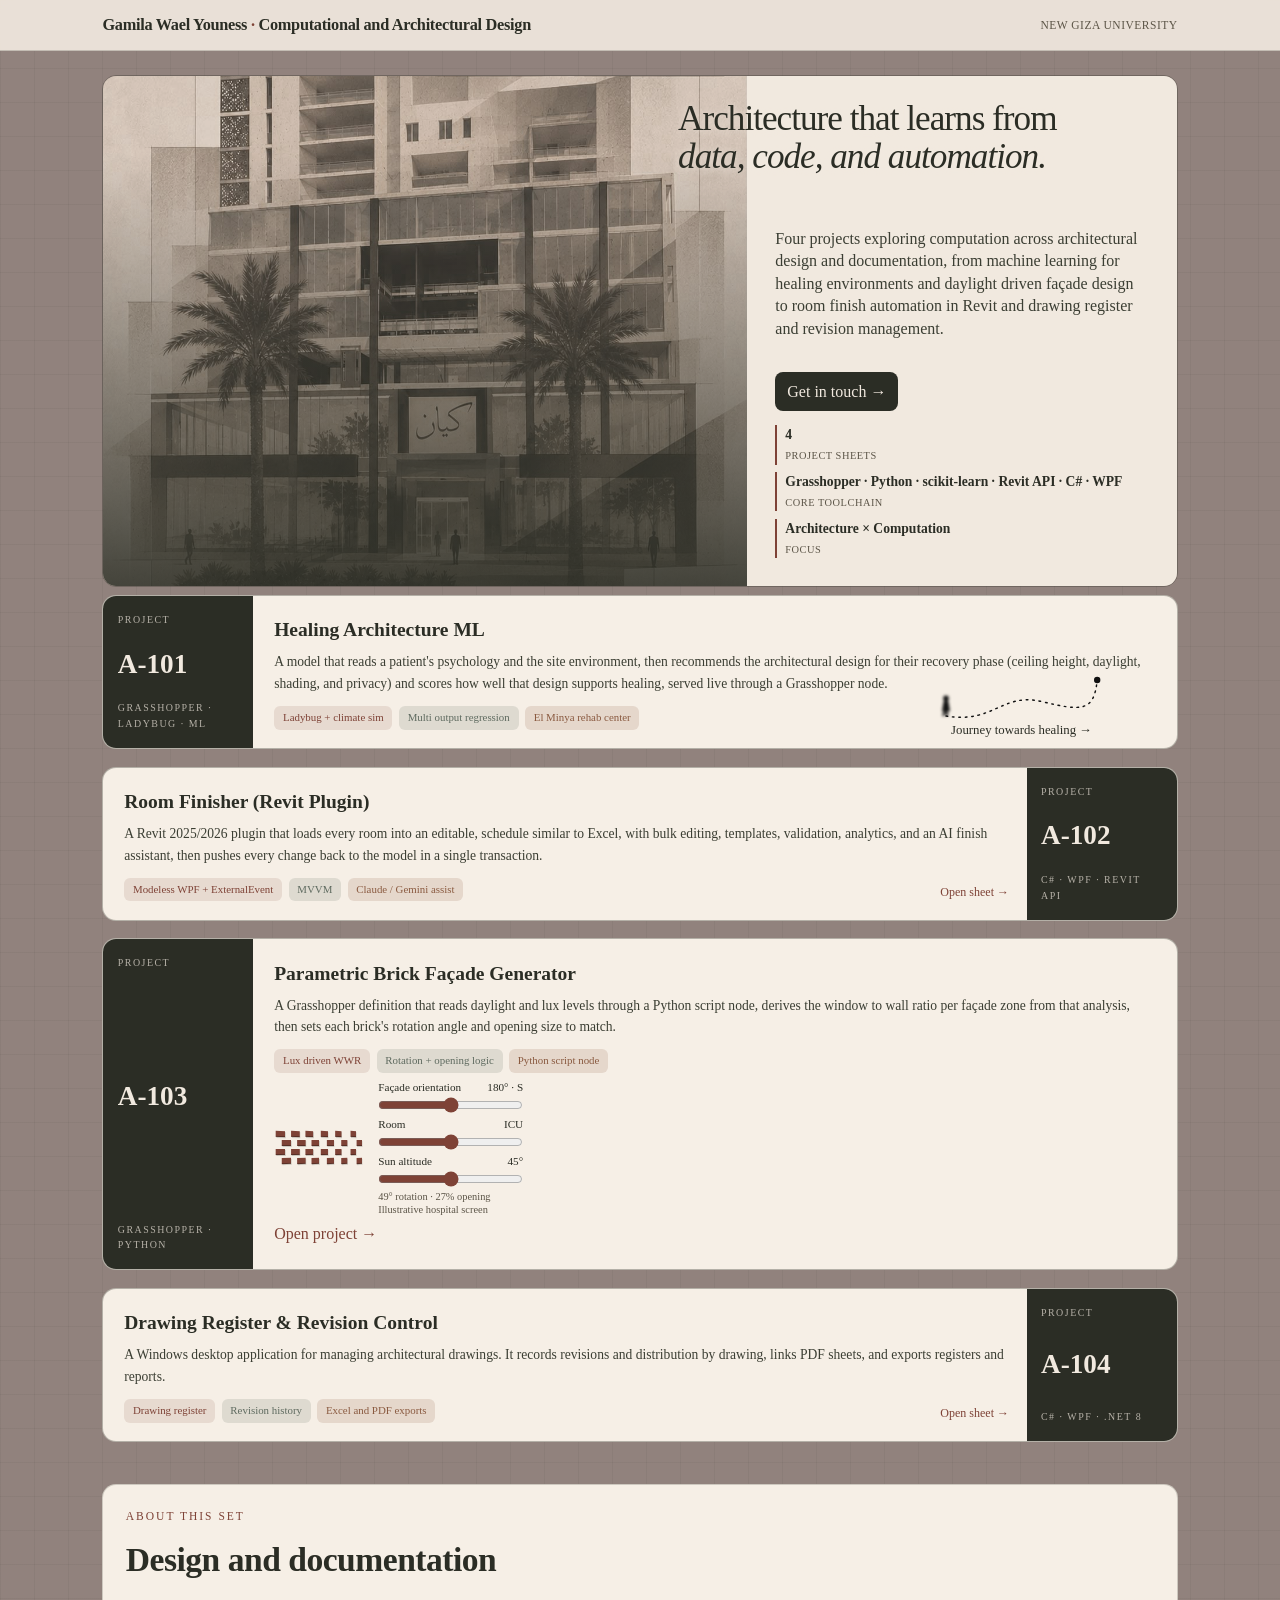
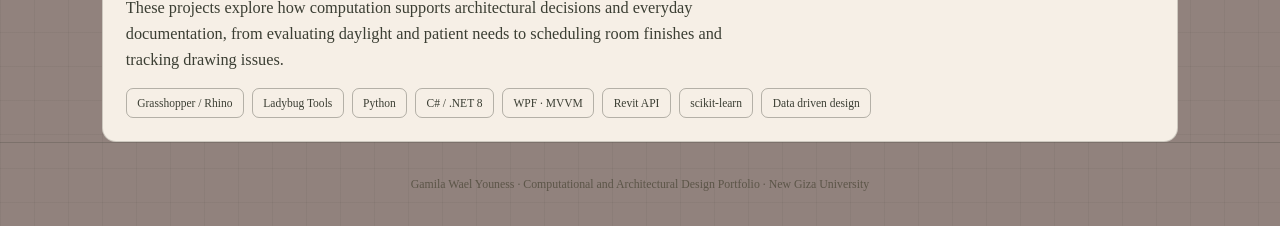
==== index.html @ 679399b3 "Compact brick controls and use staggered solid masonry" ====
<!DOCTYPE html>
<html lang="en">
<head>
<meta charset="UTF-8">
<meta name="viewport" content="width=device-width, initial-scale=1.0">
<title>Gamila Wael Youness | Computational and Architectural Design Portfolio</title>
<link rel="stylesheet" href="assets/style.css">
<style>
/* ---- hero ---- */
.hero{position:relative;display:grid;grid-template-columns:minmax(0,60fr) minmax(0,40fr);min-height:32rem;margin:1.5rem 0 .5rem;border:1px solid var(--line2);border-radius:var(--r);overflow:hidden}
.hero-photo{position:relative;display:flex;align-items:flex-end;isolation:isolate;background:var(--bg2);padding:clamp(1rem,2.4vw,1.75rem)}
.hero-photo-art{position:absolute;inset:0;overflow:hidden;opacity:.9;container-type:size}
.hero-photo-frame{position:absolute;inset:0}
.hero-photo-frame img{position:absolute;inset:0;width:100%;height:100%;object-fit:cover;object-position:center 55%}
.hero-photo::after{content:"";position:absolute;inset:0;z-index:0;background:linear-gradient(to top,var(--ink),transparent 85%);opacity:.85;pointer-events:none}
.hero-photo h1{position:absolute;top:1.5rem;left:calc(100% + 7.5rem);transform:translateX(-50%);z-index:2;width:max-content;max-width:90%;margin:0;color:var(--ink);font-size:clamp(1.54rem,2.75vw,2.31rem);font-weight:500;line-height:1.08;text-shadow:0 1px 8px var(--paper)}
.hero-photo h1 span,.hero-photo h1 em{display:block}
.hero-intro{display:flex;flex-direction:column;align-items:flex-start;justify-content:flex-start;background:var(--paper);padding:8rem clamp(1rem,2.4vw,1.75rem) clamp(1rem,2.4vw,1.75rem)}
.hero-intro .sub{margin:1.5rem 0 2rem;font-size:1rem;line-height:1.4}
.hero-cta{display:inline-block;margin-top:auto;padding:.4rem .75rem;border-radius:var(--rs);background:var(--ink);color:var(--paper)}
.hero-cta:hover{background:var(--sage)}
.hero-stats{display:grid;gap:.45rem;margin-top:.9rem;width:100%;line-height:1.25}
.hero-stat{display:grid;gap:.3rem;border-left:2px solid var(--rust);padding:.15rem 0 .15rem .5rem}
.hero-stat b{display:block;font-family:var(--display);font-size:.85rem}
.hero-stat span{font-family:var(--mono);font-size:.65rem;color:var(--mut);text-transform:uppercase;letter-spacing:.5px}
#projects{scroll-margin-top:6rem}
@media(max-width:760px){
  .hero{grid-template-columns:1fr;min-height:0}
  .hero-photo{min-height:20rem;aspect-ratio:4/5}
  .hero-photo-frame img{object-position:center}
  .hero-photo h1{top:auto;bottom:1.5rem;left:1.25rem;transform:none;width:calc(100% - 2.5rem);max-width:none;font-size:clamp(1.3rem,5.6vw,2rem);color:var(--paper);text-shadow:0 1px 8px var(--ink)}
  .hero-intro{padding:1.5rem}
  .hero-intro .sub{margin:0 0 1.5rem;line-height:1.55}
  .hero-cta{margin-top:0;min-height:44px;display:inline-flex;align-items:center}
  .hero-stat b{line-height:1.5;overflow-wrap:anywhere}
}

/* ---- sheet index ---- */
.sheets{display:flex;flex-direction:column;gap:1.1rem}
.sheet{display:grid;grid-template-columns:150px 1fr;border:1px solid var(--line2);border-radius:var(--r);background:var(--card);overflow:hidden;transition:transform .18s ease,box-shadow .18s ease;position:relative}
.sheet:hover{transform:translateY(-3px);box-shadow:0 14px 28px rgba(43,45,37,.14)}
.sheet a.hitbox{position:absolute;inset:0}
.sheet:nth-child(even){grid-template-columns:1fr 150px}
.sheet:nth-child(even) .sheet-num{grid-column:2;grid-row:1}
.sheet:nth-child(even) .sheet-body{grid-column:1;grid-row:1}
.sheet:nth-child(even) .sheet-arrow{right:calc(150px + 1.1rem)}
@media(max-width:700px){.sheet{grid-template-columns:1fr}}
@media(max-width:700px){
  .sheet:nth-child(even){grid-template-columns:1fr}
  .sheet:nth-child(even) .sheet-num,.sheet:nth-child(even) .sheet-body{grid-column:auto;grid-row:auto}
  .sheet:nth-child(even) .sheet-arrow{right:1.1rem}
}
.sheet-num{background:var(--ink);color:var(--paper);display:flex;flex-direction:column;justify-content:space-between;padding:1rem .9rem}
.sheet-num b{font-family:var(--display);font-size:1.7rem;line-height:1}
.sheet-num span{font-family:var(--mono);font-size:.62rem;letter-spacing:1.5px;text-transform:uppercase;opacity:.7}
.sheet-body{padding:1.15rem 1.3rem}
.sheet-body h3{font-size:1.22rem;margin-bottom:.35rem}
.sheet-body p{font-size:.85rem;margin-bottom:.7rem}
.sheet-tags{display:flex;gap:.4rem;flex-wrap:wrap}
.sheet-arrow{position:absolute;right:1.1rem;bottom:1.1rem;font-family:var(--mono);font-size:.75rem;color:var(--rust)}

/* ---- about strip ---- */
.about{margin-top:2.6rem}
.about .eyebrow::before{display:none}
.skillrow{display:flex;flex-wrap:wrap;gap:.5rem;margin-top:.9rem}
.skillrow span{font-family:var(--mono);font-size:.72rem;border:1px solid var(--line2);padding:.32rem .65rem;border-radius:7px;color:var(--ink2)}
@media(max-width:700px){
  .sheet-num{display:grid;grid-template-columns:auto 1fr;align-items:center;gap:.5rem 1rem}
  .sheet-num span:last-child{grid-column:1/-1}
  .sheet-body{min-width:0;padding:1.1rem 1.1rem 3rem}
  .sheet-body p{font-size:.95rem;line-height:1.55}
  .sheet-tags{padding-right:0}
  .about{margin-top:1.5rem}
}
.sheet:first-child .sheet-body{position:relative}
.sheet:first-child{cursor:pointer}
.journey-start{position:absolute;right:2.5rem;bottom:.5rem;width:230px;height:68px;padding:0;border:0!important;border-radius:0;box-shadow:none!important;background:none!important;cursor:pointer;color:#111;appearance:none}
.journey-start:focus-visible{outline:2px solid var(--rust);outline-offset:3px}
.journey-scene,.journey-scene.running{background:transparent}
.inline-person{filter:blur(1.8px)}
.journey-start svg{display:block;width:100%;height:48px;overflow:visible}
.journey-label{display:block;font-family:var(--body);font-size:.8rem;line-height:20px;color:var(--ink)}
.brick-demo{display:grid;grid-template-columns:92px minmax(0,145px);gap:.75rem;align-items:center;margin:.4rem 0 0;max-width:250px}
.brick-preview{display:grid;grid-template-columns:repeat(6,minmax(0,1fr));gap:3px 2px;perspective:350px;padding:3px 7px 3px 0;overflow:hidden}
.brick-preview i{display:block;height:6px;background:var(--rust);border:0;box-shadow:inset 0 -1px rgba(0,0,0,.3),1px 1px rgba(43,45,37,.2);transition:transform .25s;transform-origin:center}
.brick-preview i:nth-child(12n+7),.brick-preview i:nth-child(12n+8),.brick-preview i:nth-child(12n+9),.brick-preview i:nth-child(12n+10),.brick-preview i:nth-child(12n+11),.brick-preview i:nth-child(12n+12){position:relative;left:6px}
.brick-controls label{display:flex;justify-content:space-between;gap:.4rem;font-size:.7rem}
.brick-controls input{display:block;width:100%;height:16px;margin:0 0 3px;accent-color:var(--rust)}
.brick-summary{font-size:.65rem!important;line-height:1.25;margin:.15rem 0 0!important;color:var(--mut)}
.brick-open{display:inline-block;margin-top:.3rem;min-height:30px;position:relative}
@media(max-width:700px){.brick-demo{grid-template-columns:92px minmax(0,145px);width:100%}.brick-preview{width:100%}.brick-controls input{height:24px}}
@media(max-width:700px){.sheet:first-child .sheet-body{padding-bottom:6rem}.journey-start{width:min(230px,calc(100% - 2rem));right:1rem}}
</style>
</head>
<body class="gridbg">

<nav class="top"><div class="nav-in">
  <div class="mark">Gamila Wael Youness <span>·</span> Computational and Architectural Design</div>
  <div class="crumbs">New Giza University</div>
</div></nav>

<div class="wrap">

<section class="hero">
  <div class="hero-photo">
    <div class="hero-photo-art">
      <div class="hero-photo-frame">
        <img src="assets/hero-building-collage.jpeg" alt="Architectural collage of the building with layered geometric planes and two palms">
      </div>
    </div>
    <h1><span>Architecture that learns from</span><em>data, code, and automation.</em></h1>
  </div>
  <div class="hero-intro">
    <p class="sub">Four projects exploring computation across architectural design and documentation,
      from machine learning for healing environments and daylight driven façade design to room
      finish automation in Revit and drawing register and revision management.</p>
    <a class="hero-cta" href="contact.html">Get in touch →</a>
    <div class="hero-stats">
      <div class="hero-stat"><b>4</b><span>Project sheets</span></div>
      <div class="hero-stat"><b>Grasshopper · Python · scikit-learn · Revit API · C# · WPF</b><span>Core toolchain</span></div>
      <div class="hero-stat"><b>Architecture × Computation</b><span>Focus</span></div>
    </div>
  </div>
</section>

<section class="sheets" id="projects">

  <div class="sheet">
    <div class="sheet-num"><span>Project</span><b>A-101</b><span>Grasshopper · Ladybug · ML</span></div>
    <div class="sheet-body">
      <h3>Healing Architecture ML</h3>
      <p>A model that reads a patient's psychology and the site environment, then recommends the
        architectural design for their recovery phase (ceiling height, daylight, shading, and privacy)
        and scores how well that design supports healing, served live through a Grasshopper node.</p>
      <div class="sheet-tags"><span class="chip">Ladybug + climate sim</span><span class="chip b">Multi output regression</span><span class="chip o">El Minya rehab center</span></div>
      <button class="journey-start" type="button" aria-label="Press the person to follow the path and open Healing Architecture ML"><div class="journey-scene"><svg viewBox="0 15 220 60" preserveAspectRatio="xMidYMid meet" aria-hidden="true">
<path id="healing-road" d="M15 70C75 80 85 40 135 52S200 65 204 25" stroke="#111" stroke-width="1.8" stroke-dasharray="2 6" fill="none" stroke-linecap="round"/>
<g class="inline-person" fill="#111" transform="translate(15 70)"><circle cy="-22" r="3.5"/><path d="M-3-18Q0-20 3-18L5-6H2L3 0H0L-1-6-2 0H-5L-3-6H-5Z"/></g>
<circle cx="204" cy="25" r="4" fill="#111"/>
</svg></div><span class="journey-label">Journey towards healing →</span></button>
    </div>
  </div>

  <div class="sheet">
    <a class="hitbox" href="projects/roomfinisher/index.html" aria-label="Open Room Finisher"></a>
    <div class="sheet-num"><span>Project</span><b>A-102</b><span>C# · WPF · Revit API</span></div>
    <div class="sheet-body">
      <h3>Room Finisher (Revit Plugin)</h3>
      <p>A Revit 2025/2026 plugin that loads every room into an editable,
        schedule similar to Excel, with bulk editing, templates, validation, analytics, and an AI finish
        assistant, then pushes every change back to the model in a single transaction.</p>
      <div class="sheet-tags"><span class="chip">Modeless WPF + ExternalEvent</span><span class="chip b">MVVM</span><span class="chip o">Claude / Gemini assist</span></div>
    </div>
    <div class="sheet-arrow">Open sheet →</div>
  </div>

  <div class="sheet">
    <div class="sheet-num"><span>Project</span><b>A-103</b><span>Grasshopper · Python</span></div>
    <div class="sheet-body">
      <h3>Parametric Brick Façade Generator</h3>
      <p>A Grasshopper definition that reads daylight and lux levels through a Python script node,
        derives the window to wall ratio per façade zone from that analysis, then sets each brick's
        rotation angle and opening size to match.</p>
      <div class="sheet-tags"><span class="chip">Lux driven WWR</span><span class="chip b">Rotation + opening logic</span><span class="chip o">Python script node</span></div>
      <div class="brick-demo">
        <div class="brick-preview" role="img" aria-label="Interactive brick screen showing rotation and opening size"></div>
        <div class="brick-controls">
          <label for="brick-orientation">Façade orientation <output id="brick-bearing">180° · S</output></label>
          <input id="brick-orientation" type="range" min="0" max="360" step="15" value="180">
          <label for="brick-function">Room <output id="brick-room">ICU</output></label>
          <input id="brick-function" type="range" min="0" max="2" step="1" value="1" aria-valuetext="ICU">
          <label for="brick-sun">Sun altitude <output id="brick-altitude">45°</output></label>
          <input id="brick-sun" type="range" min="5" max="85" step="5" value="45">
          <p class="brick-summary"><span id="brick-result"></span><br>Illustrative hospital screen</p>
        </div>
      </div>
      <a class="brick-open" href="projects/brick/index.html">Open project →</a>
    </div>
  </div>

  <div class="sheet">
    <a class="hitbox" href="projects/drawingregister/index.html" aria-label="Open Drawing Register and Revision Control"></a>
    <div class="sheet-num"><span>Project</span><b>A-104</b><span>C# · WPF · .NET 8</span></div>
    <div class="sheet-body">
      <h3>Drawing Register &amp; Revision Control</h3>
      <p>A Windows desktop application for managing architectural drawings. It records revisions and
        distribution by drawing, links PDF sheets, and exports registers and reports.</p>
      <div class="sheet-tags"><span class="chip">Drawing register</span><span class="chip b">Revision history</span><span class="chip o">Excel and PDF exports</span></div>
    </div>
    <div class="sheet-arrow">Open sheet →</div>
  </div>

</section>

<section class="about card">
  <div class="eyebrow">About this set</div>
  <h2 style="margin-top:.5rem">Design and documentation</h2>
  <p class="sub" style="margin-bottom:0">These projects explore how computation supports architectural
    decisions and everyday documentation, from evaluating daylight and patient needs to scheduling
    room finishes and tracking drawing issues.</p>
  <div class="skillrow">
    <span>Grasshopper / Rhino</span><span>Ladybug Tools</span><span>Python</span><span>C# / .NET 8</span>
    <span>WPF · MVVM</span><span>Revit API</span><span>scikit-learn</span><span>Data driven design</span>
  </div>
</section>

</div>

<footer class="site">Gamila Wael Youness · Computational and Architectural Design Portfolio · New Giza University</footer>

<script>
const brickPreview = document.querySelector('.brick-preview');
const bearingControl = document.querySelector('#brick-orientation');
const functionControl = document.querySelector('#brick-function');
const sunControl = document.querySelector('#brick-sun');
const roomUses = [
  { name: 'Operating theatre', openness: .18, shading: 1 },
  { name: 'ICU', openness: .35, shading: 1 },
  { name: 'Inpatient', openness: .5, shading: .6 }
];
const bricks = Array.from({ length: 24 }, () => {
  const brick = document.createElement('i');
  brick.setAttribute('aria-hidden', 'true');
  brickPreview.appendChild(brick);
  return brick;
});
function updateBrickPreview() {
  const bearing = Number(bearingControl.value);
  const room = roomUses[Number(functionControl.value)];
  const directions = ['N', 'NE', 'E', 'SE', 'S', 'SW', 'W', 'NW'];
  const direction = directions[Math.round(bearing / 45) % 8];
  const altitude = Number(sunControl.value);
  // Schematic only. The hospital study uses weighted site sun vectors, ray tests,
  // room context and protected sightlines to choose among candidate angles.
  // These display parameters are not calibrated WWR targets or simulation results.
  const incidence = Math.max(0, Math.cos((bearing - 180) * Math.PI / 180));
  const exposure = incidence * Math.cos(altitude * Math.PI / 180);
  const openness = Math.max(.1, room.openness - exposure * .12);
  const angle = Math.round(10 + exposure * 55 * room.shading);
  document.querySelector('#brick-bearing').textContent = bearing + '° · ' + direction;
  document.querySelector('#brick-room').textContent = room.name;
  document.querySelector('#brick-altitude').textContent = altitude + '°';
  functionControl.setAttribute('aria-valuetext', room.name);
  document.querySelector('#brick-result').textContent = angle + '° rotation · ' + Math.round(openness * 100) + '% opening';
  bricks.forEach((brick, index) => {
    const gradient = (index % 6) / 5;
    const localOpen = Math.max(.08, Math.min(.85, openness + (gradient - .5) * .2));
    const rotation = angle + (gradient - .5) * 8;
    brick.style.transform = 'rotateY(' + rotation + 'deg) scaleX(' + (1 - localOpen * .5) + ')';
  });
  brickPreview.setAttribute('aria-label', room.name + ', ' + direction + ' facing brick screen. ' + angle + ' degrees rotation, ' + Math.round(openness * 100) + ' percent opening. Schematic preview.');
}
bearingControl.addEventListener('input', updateBrickPreview);
functionControl.addEventListener('input', updateBrickPreview);
sunControl.addEventListener('input', updateBrickPreview);
updateBrickPreview();
const button = document.querySelector('.journey-start');
const scene = button.querySelector('.journey-scene');
const person = button.querySelector('.inline-person');
const road = button.querySelector('#healing-road');
let journeyFrame;
let journeyTimer;
function resetJourney() {
  cancelAnimationFrame(journeyFrame);
  clearTimeout(journeyTimer);
  scene.classList.remove('running');
  button.removeAttribute('aria-disabled');
  person.setAttribute('transform', 'translate(15 70)');
  person.style.removeProperty('filter');
}
document.querySelector('.sheet:first-child').addEventListener('click', () => {
  if (scene.classList.contains('running')) return;
  scene.classList.add('running');
  button.setAttribute('aria-disabled', 'true');
  const duration = matchMedia('(prefers-reduced-motion: reduce)').matches ? 100 : 5000;
  const start = performance.now();
  function move(now) {
    const progress = Math.min((now - start) / duration, 1);
    const point = road.getPointAtLength(road.getTotalLength() * progress);
    person.setAttribute('transform', 'translate(' + point.x + ' ' + point.y + ')');
    const clarity = Math.max(0, (progress - .65) / .35);
    person.style.filter = 'blur(' + (1.8 * (1 - clarity)) + 'px)';
    if (progress < 1) journeyFrame = requestAnimationFrame(move);
    else journeyTimer = setTimeout(() => { location.href = 'projects/rehab/index.html'; }, 700);
  }
  journeyFrame = requestAnimationFrame(move);
});
window.addEventListener('pagehide', resetJourney);
window.addEventListener('pageshow', resetJourney);
</script>
</body>
</html>
---- assets/style.css ----
/* ================= Portfolio design system =================
   Palette extends the existing Healing-Architecture-ML project page
   (warm vellum paper + rust/sage accents) so all three sheets read
   as one set. Display type + mono "annotation" type layer a drafting/
   title-block signature on top.
================================================================ */
*,*::before,*::after{margin:0;padding:0;box-sizing:border-box}
:root{
  --bg:#91827d;--bg2:#7d6f68;--paper:#f1e9df;--card:#f6efe6;
  --line:rgba(43,45,37,.2);--line2:rgba(43,45,37,.32);
  --ink:#2b2d25;--ink2:#3b3e33;--mut:#5c5548;
  --rust:#7e4236;--sage:#4f5345;--blue:#5f6b60;--gold:#8a5a40;
  --grad:linear-gradient(135deg,#7e4236,#4f5345);
  --r:14px;--rs:8px;
  --display:'Times New Roman', Times, serif;
  --body:'Times New Roman', Times, serif;
  --mono:'Times New Roman', Times, serif;
}
html{scroll-behavior:smooth}
body{font-family:var(--body);background:var(--bg);color:var(--ink);line-height:1.6}
a{color:var(--rust);text-decoration:none}
.wrap{max-width:1120px;margin:0 auto;padding:0 1.4rem}

/* ---- drafting grid backdrop ---- */
.gridbg{
  background-image:
    linear-gradient(rgba(43,45,37,.055) 1px,transparent 1px),
    linear-gradient(90deg,rgba(43,45,37,.055) 1px,transparent 1px);
  background-size:34px 34px;
}

/* ---- nav ---- */
nav.top{position:sticky;top:0;z-index:50;background:rgba(241,233,223,.92);backdrop-filter:blur(14px);border-bottom:1px solid var(--line)}
.nav-in{max-width:1120px;margin:0 auto;display:flex;align-items:center;gap:1rem;flex-wrap:wrap;padding:.75rem 1.4rem}
.mark{font-family:var(--display);font-weight:700;font-size:1.02rem;letter-spacing:-.3px;color:var(--ink);margin-right:auto}
.mark span{color:var(--rust)}
.crumbs{font-family:var(--mono);font-size:.72rem;letter-spacing:.5px;color:var(--mut);text-transform:uppercase}
.crumbs a{color:var(--mut)}
.crumbs a:hover{color:var(--rust)}
nav.top .back{font-family:var(--mono);font-size:.74rem;letter-spacing:.4px;color:var(--ink2);border:1px solid var(--line2);padding:.35rem .7rem;border-radius:7px}
nav.top .back:hover{border-color:var(--rust);color:var(--rust)}

/* ---- eyebrow / sheet-number tag ---- */
.eyebrow{font-family:var(--mono);font-size:.72rem;font-weight:500;letter-spacing:2px;text-transform:uppercase;color:var(--rust);display:flex;align-items:center;gap:.5rem}
.eyebrow::before{content:"";width:22px;height:1px;background:var(--rust)}

h1{font-family:var(--display);font-size:clamp(2rem,4.4vw,3.4rem);font-weight:600;letter-spacing:-1px;line-height:1.08;margin:.6rem 0}
h2{font-family:var(--display);font-size:clamp(1.5rem,3vw,2.1rem);font-weight:600;letter-spacing:-.5px;margin:.3rem 0 .2rem}
h3{font-family:var(--display);font-size:1.08rem;font-weight:600;margin-bottom:.5rem}
.sub{color:var(--ink2);max-width:640px;margin:.5rem 0 1.4rem;font-size:1.02rem}
.hl{background:var(--grad);-webkit-background-clip:text;-webkit-text-fill-color:transparent}
p{color:var(--ink2);font-size:.95rem}
.mono{font-family:var(--mono)}

.card{background:var(--card);border:1px solid var(--line);border-radius:var(--r);padding:1.4rem}
.g2{display:grid;grid-template-columns:repeat(auto-fit,minmax(300px,1fr));gap:1.1rem}
.g3{display:grid;grid-template-columns:repeat(auto-fit,minmax(220px,1fr));gap:1rem}
.g4{display:grid;grid-template-columns:repeat(auto-fit,minmax(160px,1fr));gap:.9rem}

.chip{display:inline-block;font-family:var(--mono);font-size:.68rem;font-weight:500;padding:.2rem .55rem;border-radius:6px;background:rgba(126,66,54,.12);color:var(--rust)}
.chip.b{background:rgba(95,107,96,.16);color:var(--blue)}
.chip.o{background:rgba(138,90,64,.16);color:var(--gold)}

/* ---- title block, the recurring signature ---- */
.titleblock{border:1px solid var(--line2);border-radius:10px;overflow:hidden;font-family:var(--mono);font-size:.72rem;background:var(--card)}
.tb-row{display:flex;border-bottom:1px solid var(--line)}
.tb-row:last-child{border-bottom:none}
.tb-cell{flex:1;padding:.55rem .7rem;border-right:1px solid var(--line)}
.tb-cell:last-child{border-right:none}
.tb-cell .k{display:block;color:var(--mut);letter-spacing:1px;text-transform:uppercase;font-size:.6rem;margin-bottom:.2rem}
.tb-cell .v{color:var(--ink);font-weight:600}

footer.site{border-top:1px solid var(--line);padding:2rem 1.4rem;text-align:center;color:var(--mut);font-family:var(--mono);font-size:.74rem}

@media(max-width:760px){
  .mark{font-size:.95rem;line-height:1.4;overflow-wrap:anywhere}
  .nav-in{gap:.35rem}
  .nav-in .crumbs{font-size:.65rem}
  .g2,.g3,.g4{min-width:0}
  .card{min-width:0}
  img,video{max-width:100%}
  .tb-row{flex-wrap:wrap}
  .tb-cell{min-width:0;overflow-wrap:anywhere}
  .wrap{padding:0 1rem}
  .g2{grid-template-columns:1fr}
  .nav-in{padding:.6rem 1rem}
}
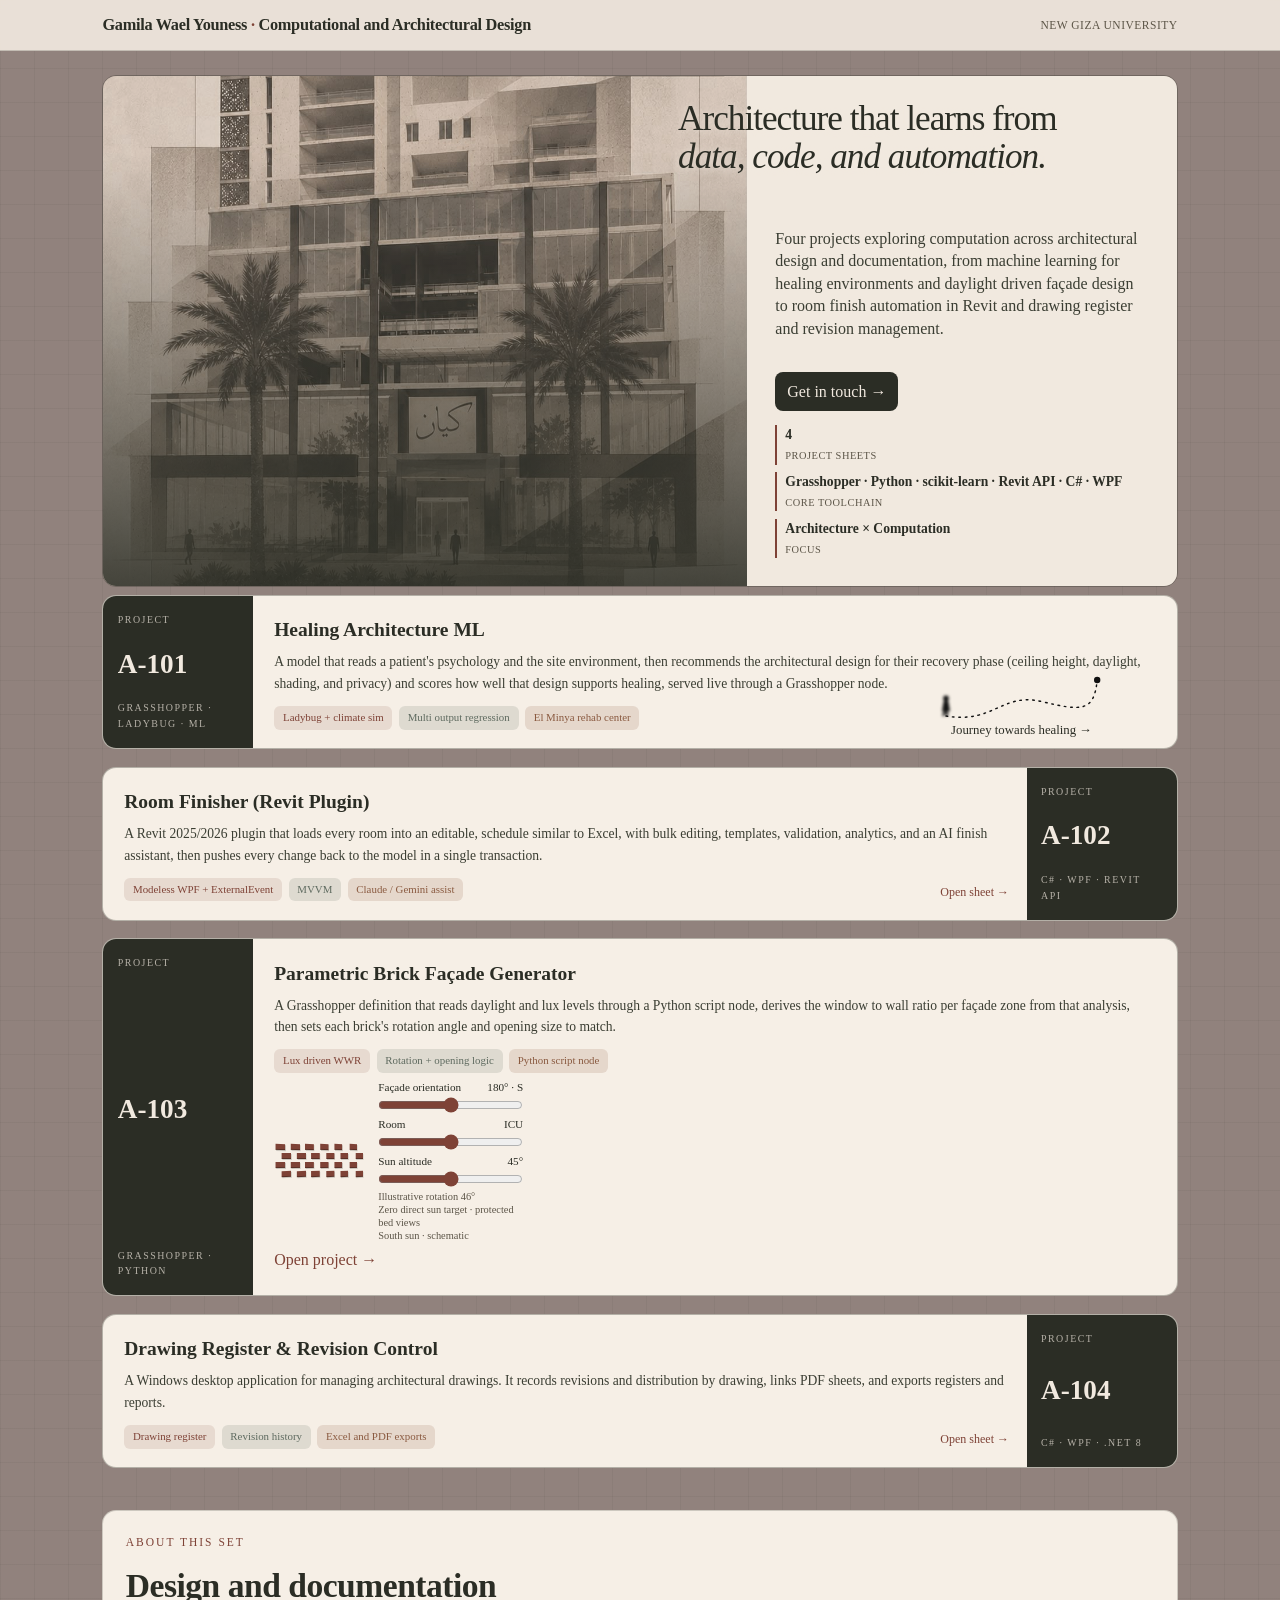
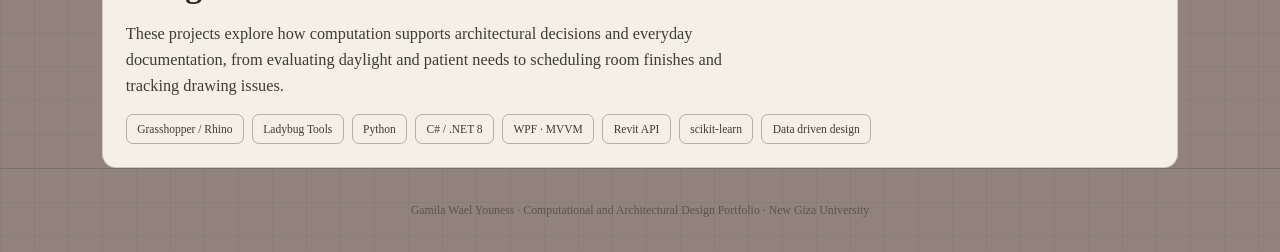
==== commit caaec559: "Correct hospital room constraints and remove unvalidated opening claims" ====
--- a/index.html
+++ b/index.html
@@ -84,6 +84,8 @@
 .brick-preview{display:grid;grid-template-columns:repeat(6,minmax(0,1fr));gap:3px 2px;perspective:350px;padding:3px 7px 3px 0;overflow:hidden}
 .brick-preview i{display:block;height:6px;background:var(--rust);border:0;box-shadow:inset 0 -1px rgba(0,0,0,.3),1px 1px rgba(43,45,37,.2);transition:transform .25s;transform-origin:center}
 .brick-preview i:nth-child(12n+7),.brick-preview i:nth-child(12n+8),.brick-preview i:nth-child(12n+9),.brick-preview i:nth-child(12n+10),.brick-preview i:nth-child(12n+11),.brick-preview i:nth-child(12n+12){position:relative;left:6px}
+.brick-preview.opaque{background:var(--rust);gap:1px;padding:3px}
+.brick-preview.opaque i{left:0;background:var(--rust);box-shadow:inset 0 -1px rgba(43,45,37,.25)}
 .brick-controls label{display:flex;justify-content:space-between;gap:.4rem;font-size:.7rem}
 .brick-controls input{display:block;width:100%;height:16px;margin:0 0 3px;accent-color:var(--rust)}
 .brick-summary{font-size:.65rem!important;line-height:1.25;margin:.15rem 0 0!important;color:var(--mut)}
@@ -171,7 +173,7 @@
           <input id="brick-function" type="range" min="0" max="2" step="1" value="1" aria-valuetext="ICU">
           <label for="brick-sun">Sun altitude <output id="brick-altitude">45°</output></label>
           <input id="brick-sun" type="range" min="5" max="85" step="5" value="45">
-          <p class="brick-summary"><span id="brick-result"></span><br>Illustrative hospital screen</p>
+          <p class="brick-summary"><span id="brick-result"></span><br><span id="brick-criterion"></span><br>South sun · schematic</p>
         </div>
       </div>
       <a class="brick-open" href="projects/brick/index.html">Open project →</a>
@@ -214,9 +216,9 @@
 const functionControl = document.querySelector('#brick-function');
 const sunControl = document.querySelector('#brick-sun');
 const roomUses = [
-  { name: 'Operating theatre', openness: .18, shading: 1 },
-  { name: 'ICU', openness: .35, shading: 1 },
-  { name: 'Inpatient', openness: .5, shading: .6 }
+  { name: 'Operating theatre', opaque: true, criterion: 'Opaque envelope · no daylight' },
+  { name: 'ICU', opaque: false, criterion: 'Zero direct sun target · protected bed views' },
+  { name: 'Inpatient', opaque: false, criterion: 'Room sun limit · protected views' }
 ];
 const bricks = Array.from({ length: 24 }, () => {
   const brick = document.createElement('i');
@@ -235,20 +237,26 @@
   // These display parameters are not calibrated WWR targets or simulation results.
   const incidence = Math.max(0, Math.cos((bearing - 180) * Math.PI / 180));
   const exposure = incidence * Math.cos(altitude * Math.PI / 180);
-  const openness = Math.max(.1, room.openness - exposure * .12);
-  const angle = Math.round(10 + exposure * 55 * room.shading);
+  const opaque = room.opaque;
+  // Qualitative motion only. No patient-room daylight values are calculated here.
+  const angle = opaque ? 0 : Math.round(exposure * 65);
+  const openness = opaque ? 0 : .45 * (1 - exposure);
+  brickPreview.classList.toggle('opaque', opaque);
+  bearingControl.disabled = opaque;
+  sunControl.disabled = opaque;
   document.querySelector('#brick-bearing').textContent = bearing + '° · ' + direction;
   document.querySelector('#brick-room').textContent = room.name;
   document.querySelector('#brick-altitude').textContent = altitude + '°';
   functionControl.setAttribute('aria-valuetext', room.name);
-  document.querySelector('#brick-result').textContent = angle + '° rotation · ' + Math.round(openness * 100) + '% opening';
+  document.querySelector('#brick-result').textContent = opaque ? 'Closed · 0% opening' : 'Illustrative rotation ' + angle + '°';
+  document.querySelector('#brick-criterion').textContent = room.criterion;
   bricks.forEach((brick, index) => {
     const gradient = (index % 6) / 5;
-    const localOpen = Math.max(.08, Math.min(.85, openness + (gradient - .5) * .2));
-    const rotation = angle + (gradient - .5) * 8;
+    const localOpen = opaque ? 0 : Math.max(0, Math.min(.85, openness + (gradient - .5) * .1));
+    const rotation = opaque ? 0 : angle;
     brick.style.transform = 'rotateY(' + rotation + 'deg) scaleX(' + (1 - localOpen * .5) + ')';
   });
-  brickPreview.setAttribute('aria-label', room.name + ', ' + direction + ' facing brick screen. ' + angle + ' degrees rotation, ' + Math.round(openness * 100) + ' percent opening. Schematic preview.');
+  brickPreview.setAttribute('aria-label', room.name + '. ' + room.criterion + '. ' + (opaque ? 'Opaque façade with no openings.' : direction + ' facing screen. Qualitative illustration with a fixed southern sun, without daylight or sightline validation.'));
 }
 bearingControl.addEventListener('input', updateBrickPreview);
 functionControl.addEventListener('input', updateBrickPreview);
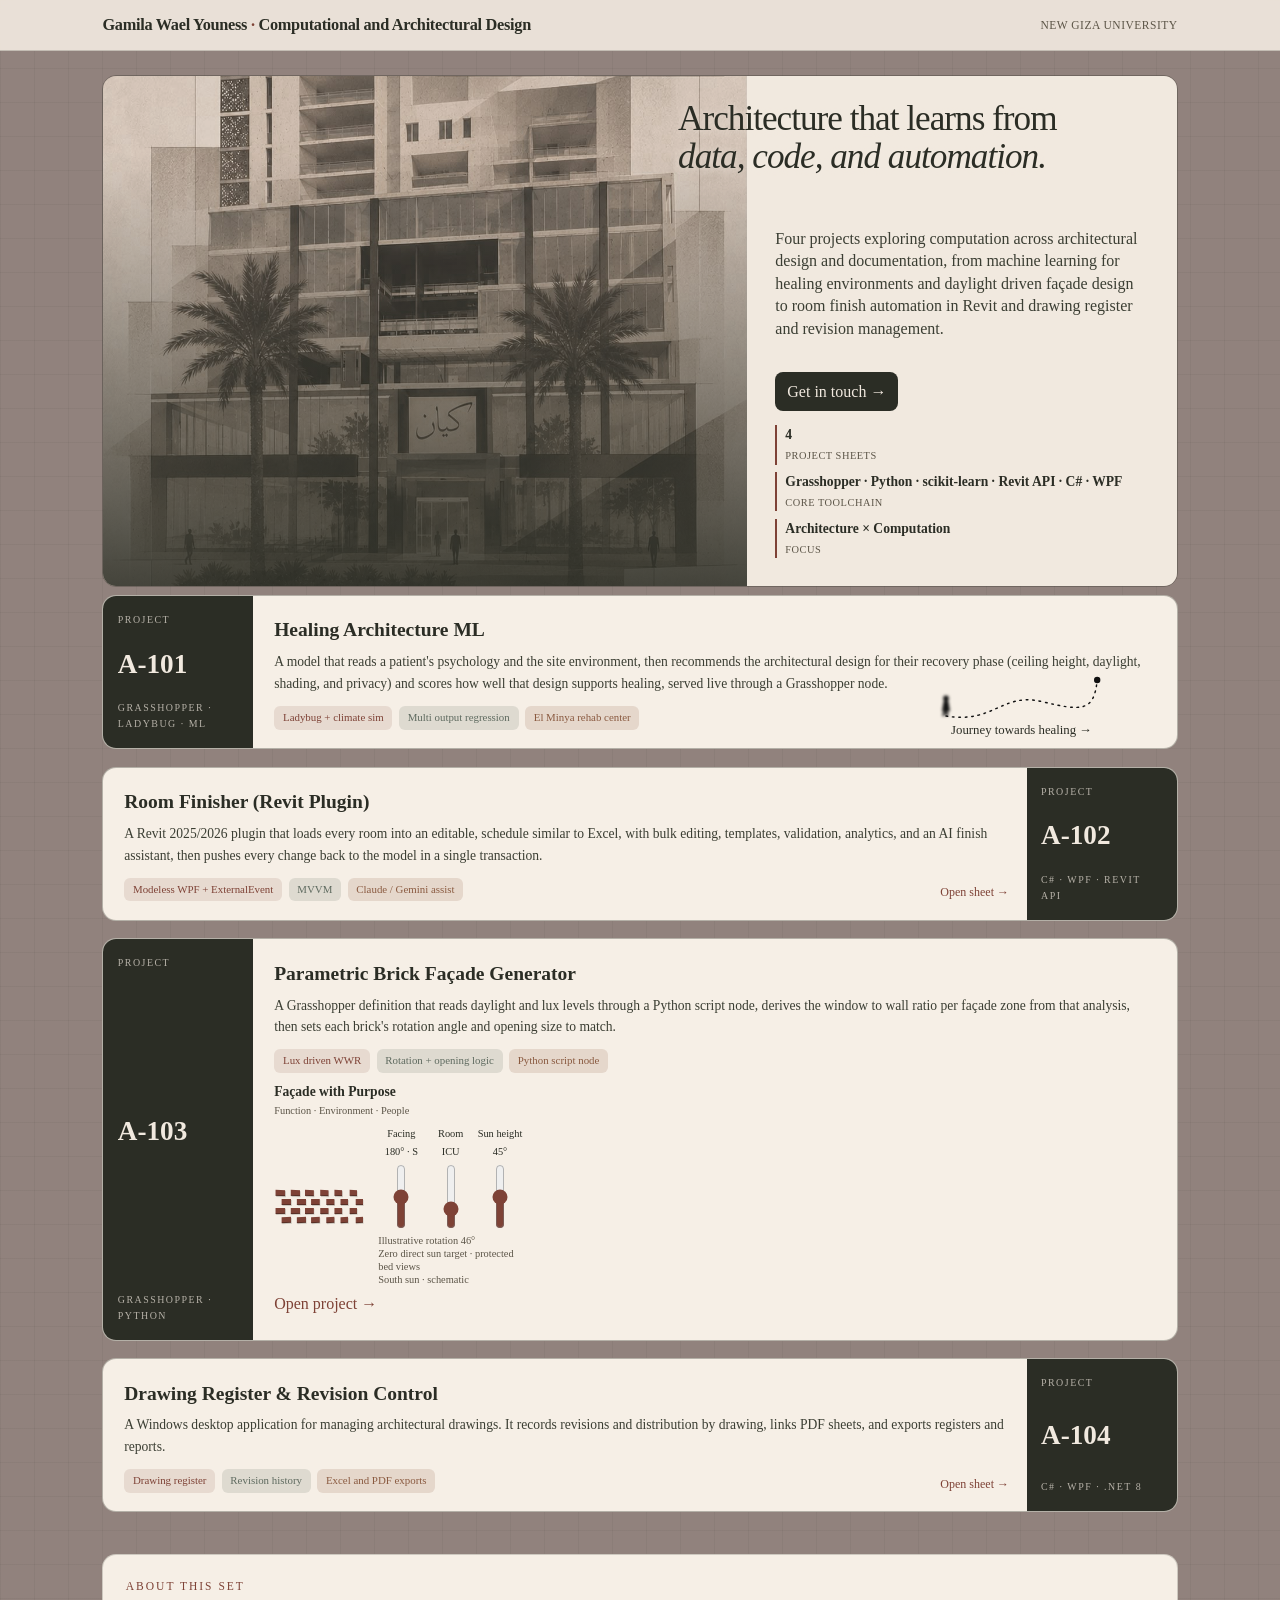
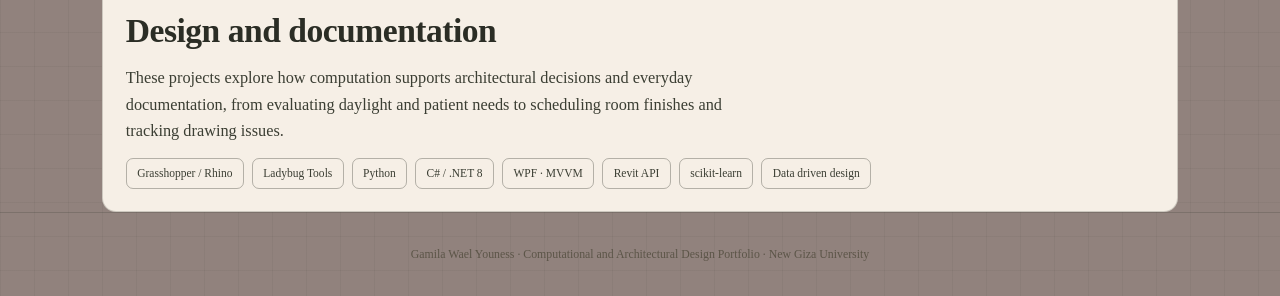
==== commit 02ef6f4a: "Add vertical facade controls and hospital room choices" ====
--- a/index.html
+++ b/index.html
@@ -86,11 +86,18 @@
 .brick-preview i:nth-child(12n+7),.brick-preview i:nth-child(12n+8),.brick-preview i:nth-child(12n+9),.brick-preview i:nth-child(12n+10),.brick-preview i:nth-child(12n+11),.brick-preview i:nth-child(12n+12){position:relative;left:6px}
 .brick-preview.opaque{background:var(--rust);gap:1px;padding:3px}
 .brick-preview.opaque i{left:0;background:var(--rust);box-shadow:inset 0 -1px rgba(43,45,37,.25)}
-.brick-controls label{display:flex;justify-content:space-between;gap:.4rem;font-size:.7rem}
-.brick-controls input{display:block;width:100%;height:16px;margin:0 0 3px;accent-color:var(--rust)}
+.brick-controls{display:grid;grid-template-columns:repeat(3,minmax(0,1fr));gap:3px;justify-items:center}
+.brick-controls label{display:flex;flex-direction:column;align-items:center;gap:2px;font-size:.65rem;text-align:center;grid-row:1;overflow-wrap:anywhere}
+.brick-controls input{display:block;writing-mode:vertical-lr;direction:rtl;width:26px;height:65px;margin:0;accent-color:var(--rust);grid-row:2}
+.brick-controls label:nth-of-type(1),.brick-controls input:nth-of-type(1){grid-column:1}
+.brick-controls label:nth-of-type(2),.brick-controls input:nth-of-type(2){grid-column:2}
+.brick-controls label:nth-of-type(3),.brick-controls input:nth-of-type(3){grid-column:3}
+.brick-controls .brick-summary{grid-column:1/-1;grid-row:3;justify-self:start}
+.brick-demo-title{display:block;font-size:.85rem;margin-top:.5rem}
+.brick-demo-subtitle{display:block;font-size:.65rem;color:var(--mut)}
 .brick-summary{font-size:.65rem!important;line-height:1.25;margin:.15rem 0 0!important;color:var(--mut)}
 .brick-open{display:inline-block;margin-top:.3rem;min-height:30px;position:relative}
-@media(max-width:700px){.brick-demo{grid-template-columns:92px minmax(0,145px);width:100%}.brick-preview{width:100%}.brick-controls input{height:24px}}
+@media(max-width:700px){.brick-demo{grid-template-columns:92px minmax(0,145px);width:100%}.brick-preview{width:100%}.brick-controls input{height:65px}}
 @media(max-width:700px){.sheet:first-child .sheet-body{padding-bottom:6rem}.journey-start{width:min(230px,calc(100% - 2rem));right:1rem}}
 </style>
 </head>
@@ -164,14 +171,16 @@
         derives the window to wall ratio per façade zone from that analysis, then sets each brick's
         rotation angle and opening size to match.</p>
       <div class="sheet-tags"><span class="chip">Lux driven WWR</span><span class="chip b">Rotation + opening logic</span><span class="chip o">Python script node</span></div>
+      <strong class="brick-demo-title">Façade with Purpose</strong>
+      <span class="brick-demo-subtitle">Function · Environment · People</span>
       <div class="brick-demo">
         <div class="brick-preview" role="img" aria-label="Interactive brick screen showing rotation and opening size"></div>
         <div class="brick-controls">
-          <label for="brick-orientation">Façade orientation <output id="brick-bearing">180° · S</output></label>
+          <label for="brick-orientation">Facing <output id="brick-bearing">180° · S</output></label>
           <input id="brick-orientation" type="range" min="0" max="360" step="15" value="180">
           <label for="brick-function">Room <output id="brick-room">ICU</output></label>
-          <input id="brick-function" type="range" min="0" max="2" step="1" value="1" aria-valuetext="ICU">
-          <label for="brick-sun">Sun altitude <output id="brick-altitude">45°</output></label>
+          <input id="brick-function" type="range" min="0" max="4" step="1" value="1" aria-valuetext="ICU">
+          <label for="brick-sun">Sun height <output id="brick-altitude">45°</output></label>
           <input id="brick-sun" type="range" min="5" max="85" step="5" value="45">
           <p class="brick-summary"><span id="brick-result"></span><br><span id="brick-criterion"></span><br>South sun · schematic</p>
         </div>
@@ -218,7 +227,9 @@
 const roomUses = [
   { name: 'Operating theatre', opaque: true, criterion: 'Opaque envelope · no daylight' },
   { name: 'ICU', opaque: false, criterion: 'Zero direct sun target · protected bed views' },
-  { name: 'Inpatient', opaque: false, criterion: 'Room sun limit · protected views' }
+  { name: 'Inpatient', opaque: false, criterion: 'Room sun limit · protected views' },
+  { name: 'Outpatient', opaque: false, criterion: 'Room criteria to be confirmed' },
+  { name: 'ER', opaque: false, criterion: 'Room criteria to be confirmed' }
 ];
 const bricks = Array.from({ length: 24 }, () => {
   const brick = document.createElement('i');
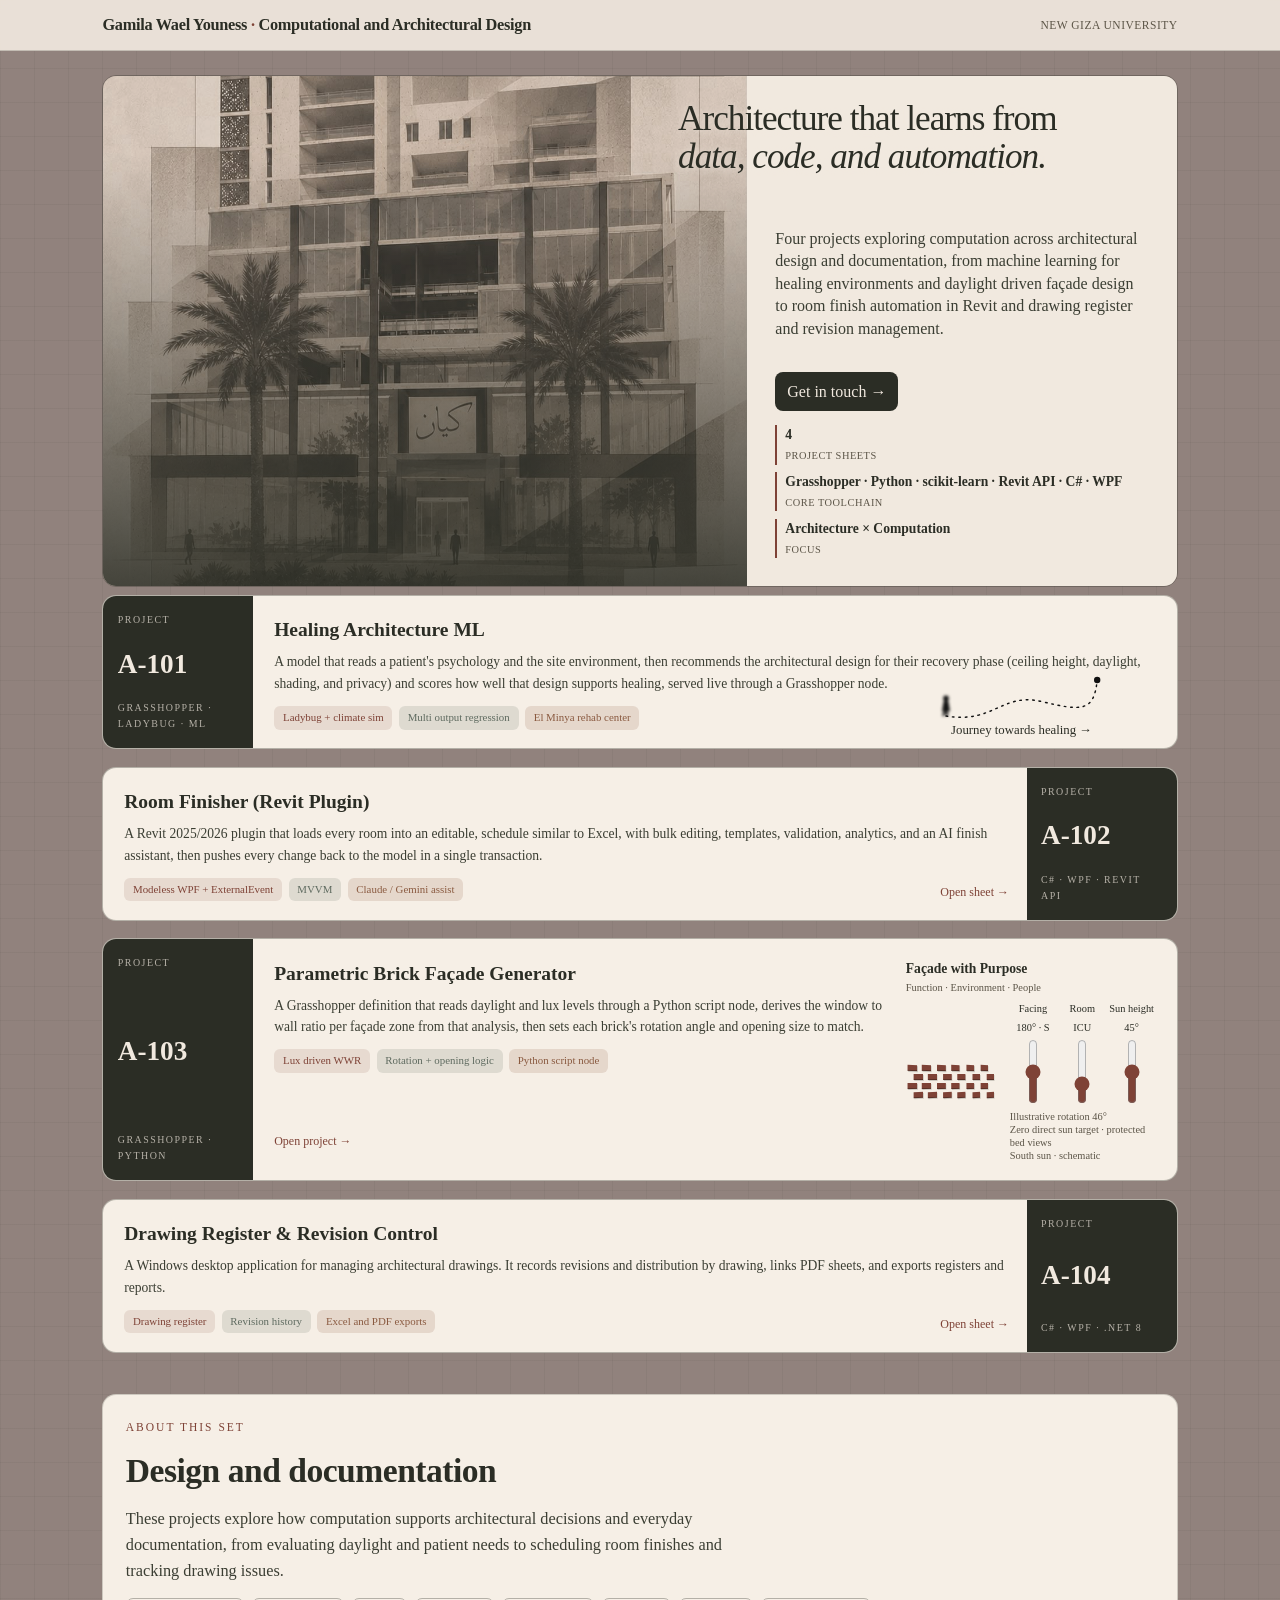
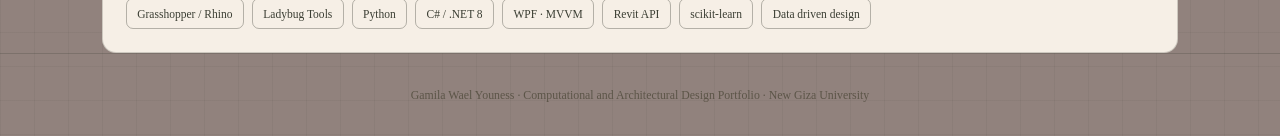
==== commit 586bea18: "Place facade interaction beside project copy to reduce card height" ====
--- a/index.html
+++ b/index.html
@@ -95,9 +95,19 @@
 .brick-controls .brick-summary{grid-column:1/-1;grid-row:3;justify-self:start}
 .brick-demo-title{display:block;font-size:.85rem;margin-top:.5rem}
 .brick-demo-subtitle{display:block;font-size:.65rem;color:var(--mut)}
+.sheet:nth-child(3) .sheet-body{display:grid;grid-template-columns:minmax(0,1fr) 250px;column-gap:1.25rem;align-content:center}
+.brick-copy{min-width:0}
+.brick-interaction{grid-column:2;grid-row:1/3;align-self:center}
+.brick-interaction .brick-demo-title{margin-top:0}
+.brick-interaction .brick-demo{margin-top:.3rem}
+.sheet:nth-child(3) .brick-open{grid-column:1;justify-self:start;align-self:end;font-size:.75rem}
 .brick-summary{font-size:.65rem!important;line-height:1.25;margin:.15rem 0 0!important;color:var(--mut)}
 .brick-open{display:inline-block;margin-top:.3rem;min-height:30px;position:relative}
 @media(max-width:700px){.brick-demo{grid-template-columns:92px minmax(0,145px);width:100%}.brick-preview{width:100%}.brick-controls input{height:65px}}
+@media(max-width:700px){
+  .sheet:nth-child(3) .sheet-body{display:block;padding-bottom:1rem}
+  .brick-interaction{margin-top:1rem}
+}
 @media(max-width:700px){.sheet:first-child .sheet-body{padding-bottom:6rem}.journey-start{width:min(230px,calc(100% - 2rem));right:1rem}}
 </style>
 </head>
@@ -166,11 +176,14 @@
   <div class="sheet">
     <div class="sheet-num"><span>Project</span><b>A-103</b><span>Grasshopper · Python</span></div>
     <div class="sheet-body">
+      <div class="brick-copy">
       <h3>Parametric Brick Façade Generator</h3>
       <p>A Grasshopper definition that reads daylight and lux levels through a Python script node,
         derives the window to wall ratio per façade zone from that analysis, then sets each brick's
         rotation angle and opening size to match.</p>
       <div class="sheet-tags"><span class="chip">Lux driven WWR</span><span class="chip b">Rotation + opening logic</span><span class="chip o">Python script node</span></div>
+      </div>
+      <div class="brick-interaction">
       <strong class="brick-demo-title">Façade with Purpose</strong>
       <span class="brick-demo-subtitle">Function · Environment · People</span>
       <div class="brick-demo">
@@ -184,6 +197,7 @@
           <input id="brick-sun" type="range" min="5" max="85" step="5" value="45">
           <p class="brick-summary"><span id="brick-result"></span><br><span id="brick-criterion"></span><br>South sun · schematic</p>
         </div>
+      </div>
       </div>
       <a class="brick-open" href="projects/brick/index.html">Open project →</a>
     </div>
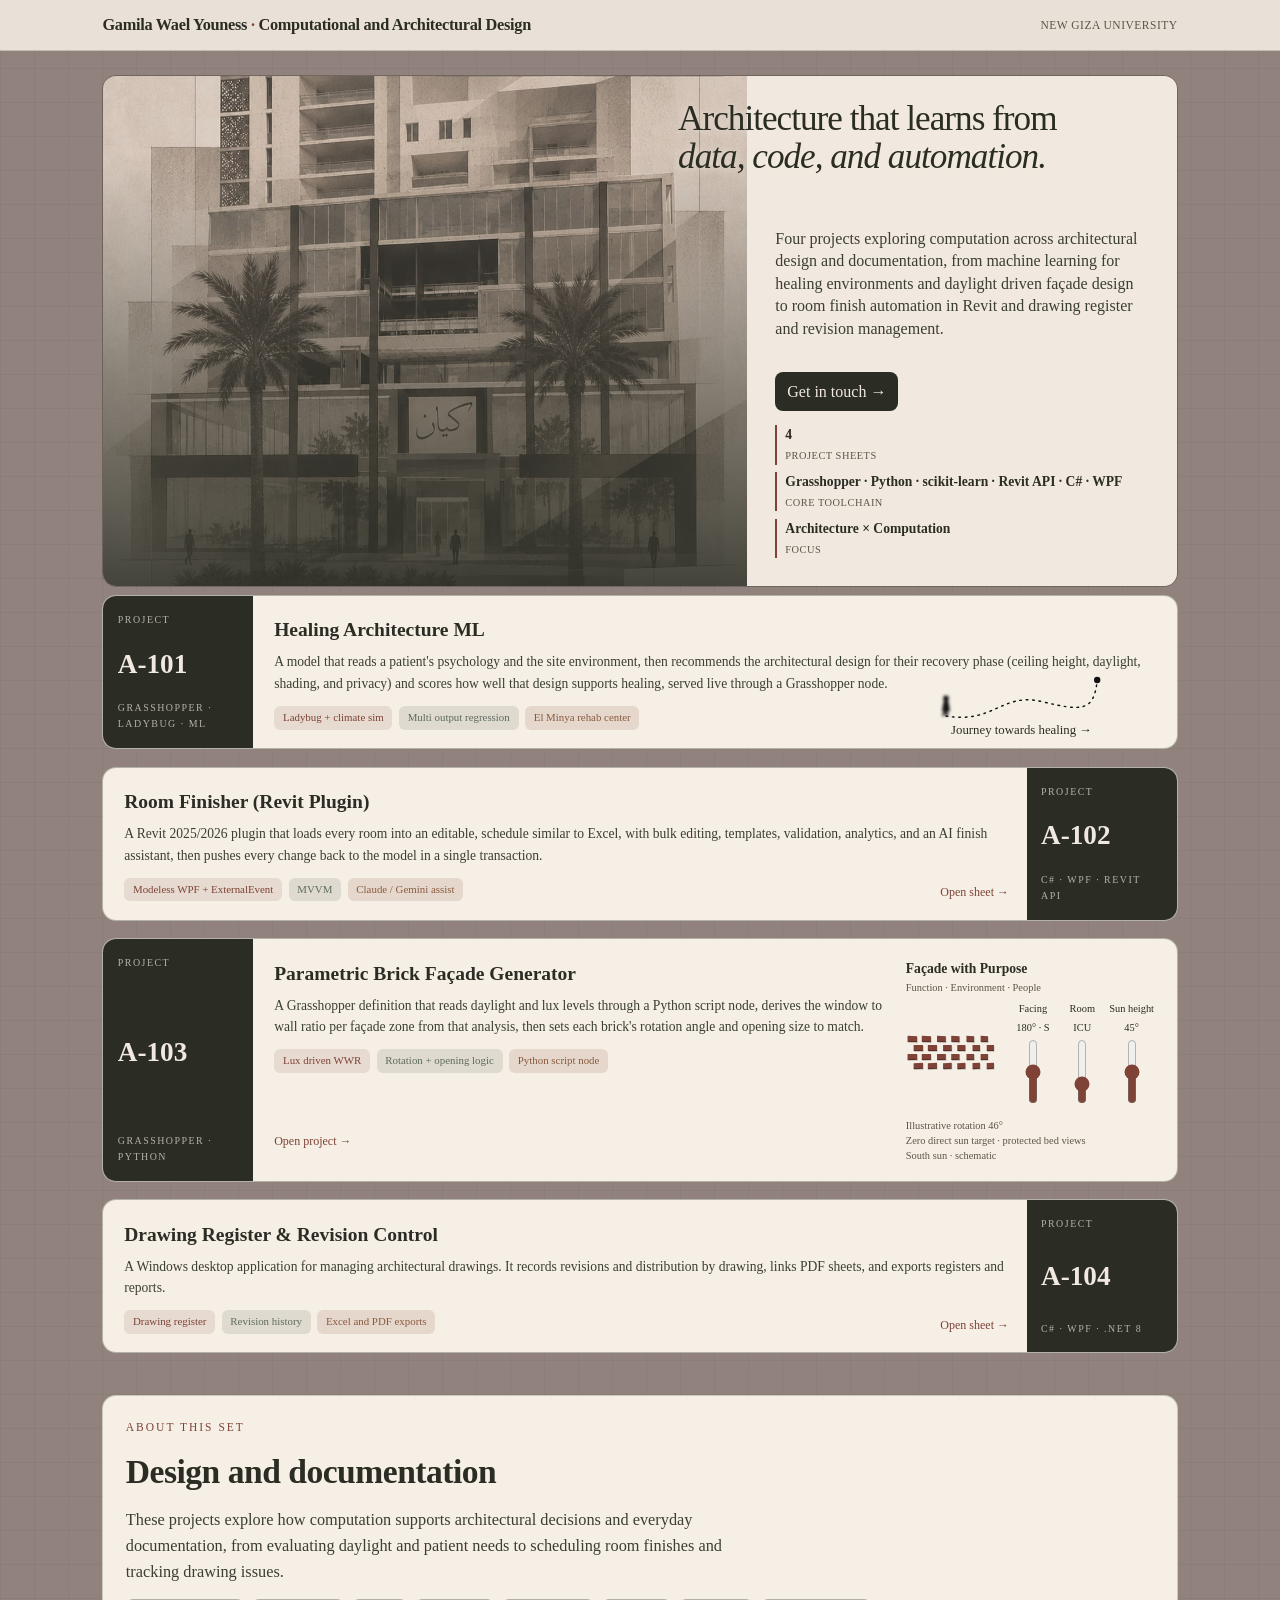
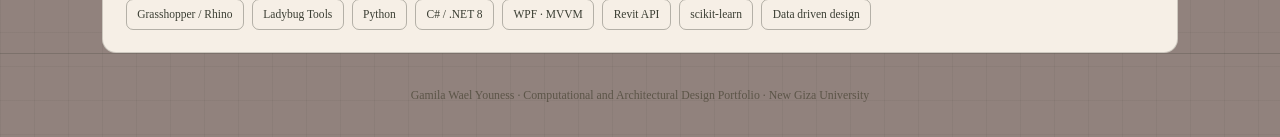
==== commit a1220780: "Spread facade summary beneath bricks and controls" ====
--- a/index.html
+++ b/index.html
@@ -92,7 +92,7 @@
 .brick-controls label:nth-of-type(1),.brick-controls input:nth-of-type(1){grid-column:1}
 .brick-controls label:nth-of-type(2),.brick-controls input:nth-of-type(2){grid-column:2}
 .brick-controls label:nth-of-type(3),.brick-controls input:nth-of-type(3){grid-column:3}
-.brick-controls .brick-summary{grid-column:1/-1;grid-row:3;justify-self:start}
+.brick-demo>.brick-summary{grid-column:1/-1;justify-self:start;width:100%;display:flex;flex-wrap:wrap;gap:.15rem .6rem}
 .brick-demo-title{display:block;font-size:.85rem;margin-top:.5rem}
 .brick-demo-subtitle{display:block;font-size:.65rem;color:var(--mut)}
 .sheet:nth-child(3) .sheet-body{display:grid;grid-template-columns:minmax(0,1fr) 250px;column-gap:1.25rem;align-content:center}
@@ -195,8 +195,8 @@
           <input id="brick-function" type="range" min="0" max="4" step="1" value="1" aria-valuetext="ICU">
           <label for="brick-sun">Sun height <output id="brick-altitude">45°</output></label>
           <input id="brick-sun" type="range" min="5" max="85" step="5" value="45">
-          <p class="brick-summary"><span id="brick-result"></span><br><span id="brick-criterion"></span><br>South sun · schematic</p>
         </div>
+        <p class="brick-summary"><span id="brick-result"></span><span id="brick-criterion"></span><span>South sun · schematic</span></p>
       </div>
       </div>
       <a class="brick-open" href="projects/brick/index.html">Open project →</a>
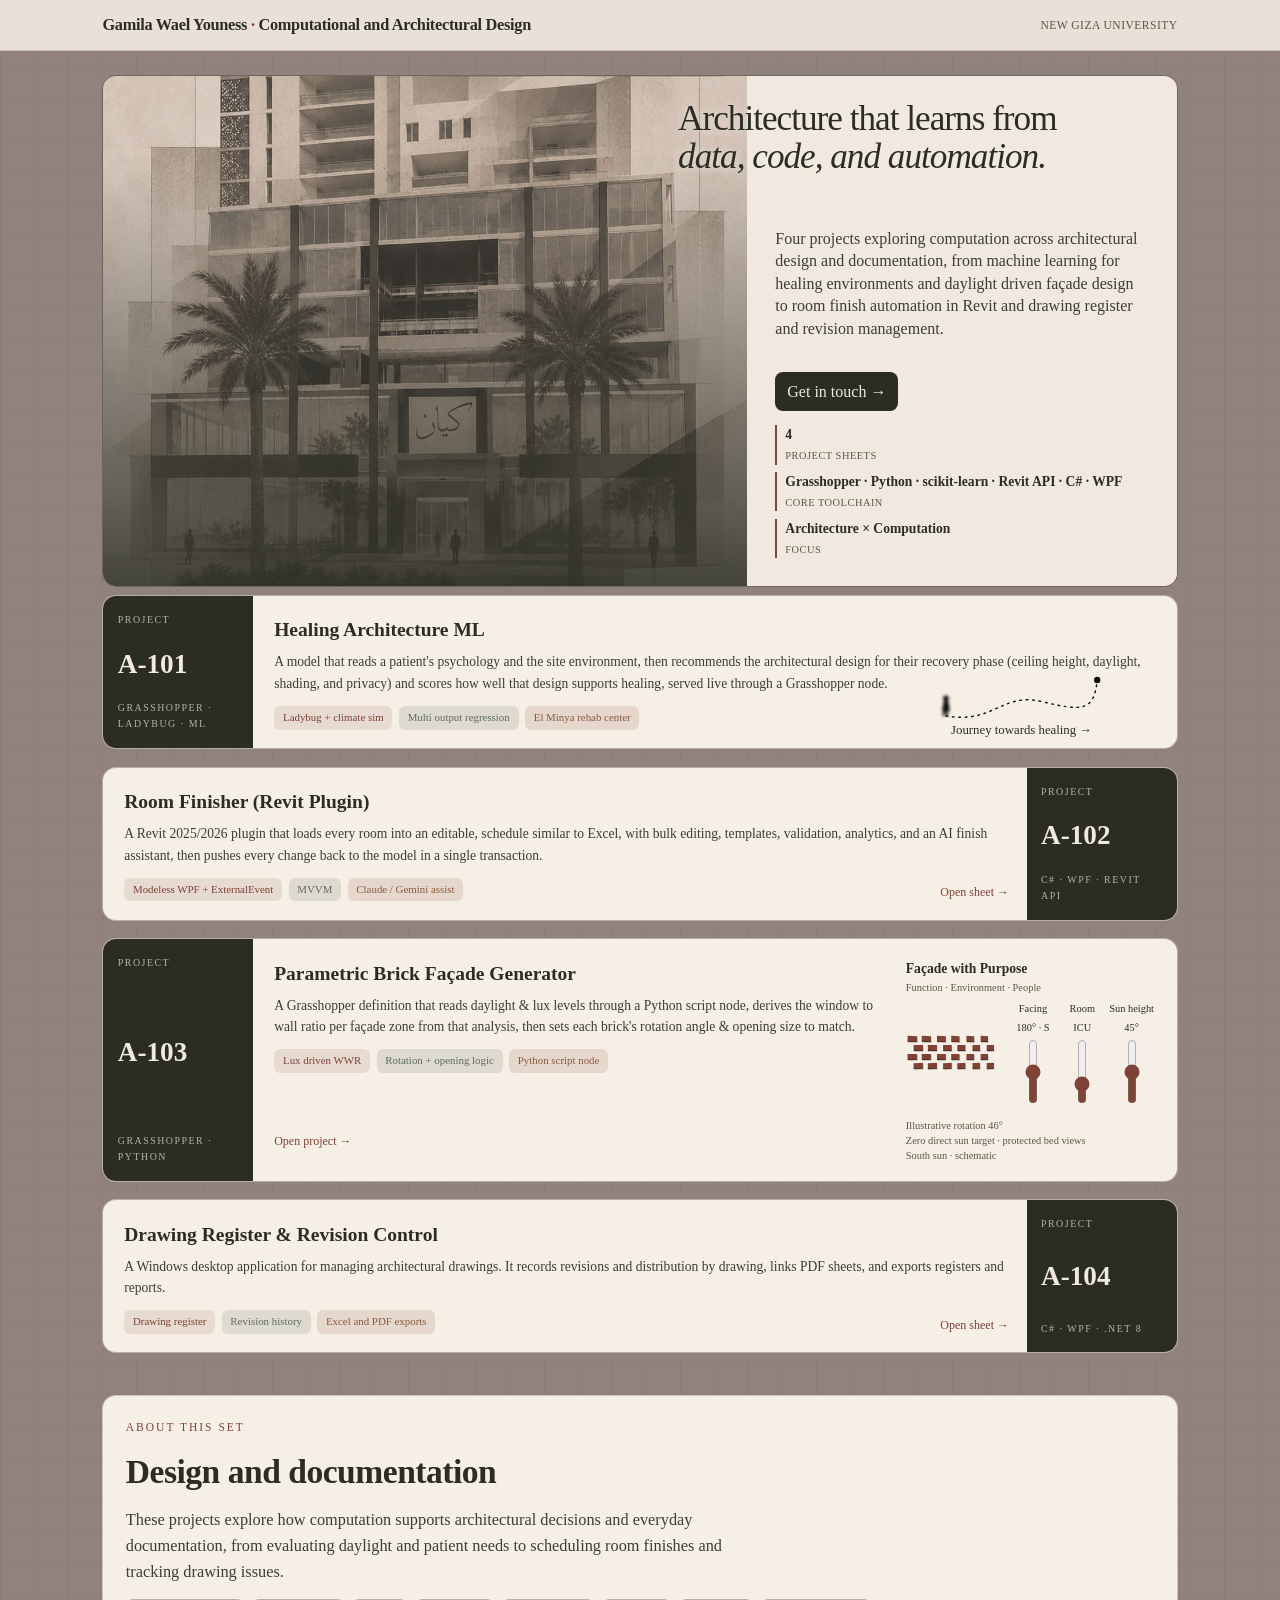
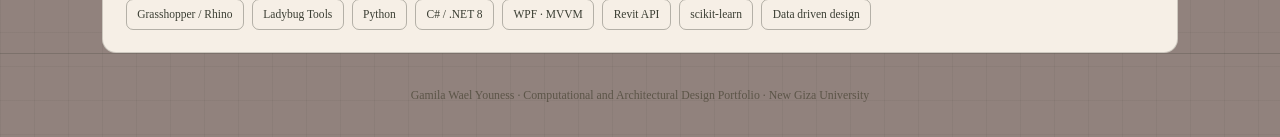
==== commit b879df26: "Refine brick project description and paragraph width" ====
--- a/index.html
+++ b/index.html
@@ -97,6 +97,7 @@
 .brick-demo-subtitle{display:block;font-size:.65rem;color:var(--mut)}
 .sheet:nth-child(3) .sheet-body{display:grid;grid-template-columns:minmax(0,1fr) 250px;column-gap:1.25rem;align-content:center}
 .brick-copy{min-width:0}
+.brick-copy p{width:calc(100% - 7px);max-width:605px}
 .brick-interaction{grid-column:2;grid-row:1/3;align-self:center}
 .brick-interaction .brick-demo-title{margin-top:0}
 .brick-interaction .brick-demo{margin-top:.3rem}
@@ -178,9 +179,9 @@
     <div class="sheet-body">
       <div class="brick-copy">
       <h3>Parametric Brick Façade Generator</h3>
-      <p>A Grasshopper definition that reads daylight and lux levels through a Python script node,
+      <p>A Grasshopper definition that reads daylight &amp; lux levels through a Python script node,
         derives the window to wall ratio per façade zone from that analysis, then sets each brick's
-        rotation angle and opening size to match.</p>
+        rotation angle &amp; opening size to match.</p>
       <div class="sheet-tags"><span class="chip">Lux driven WWR</span><span class="chip b">Rotation + opening logic</span><span class="chip o">Python script node</span></div>
       </div>
       <div class="brick-interaction">
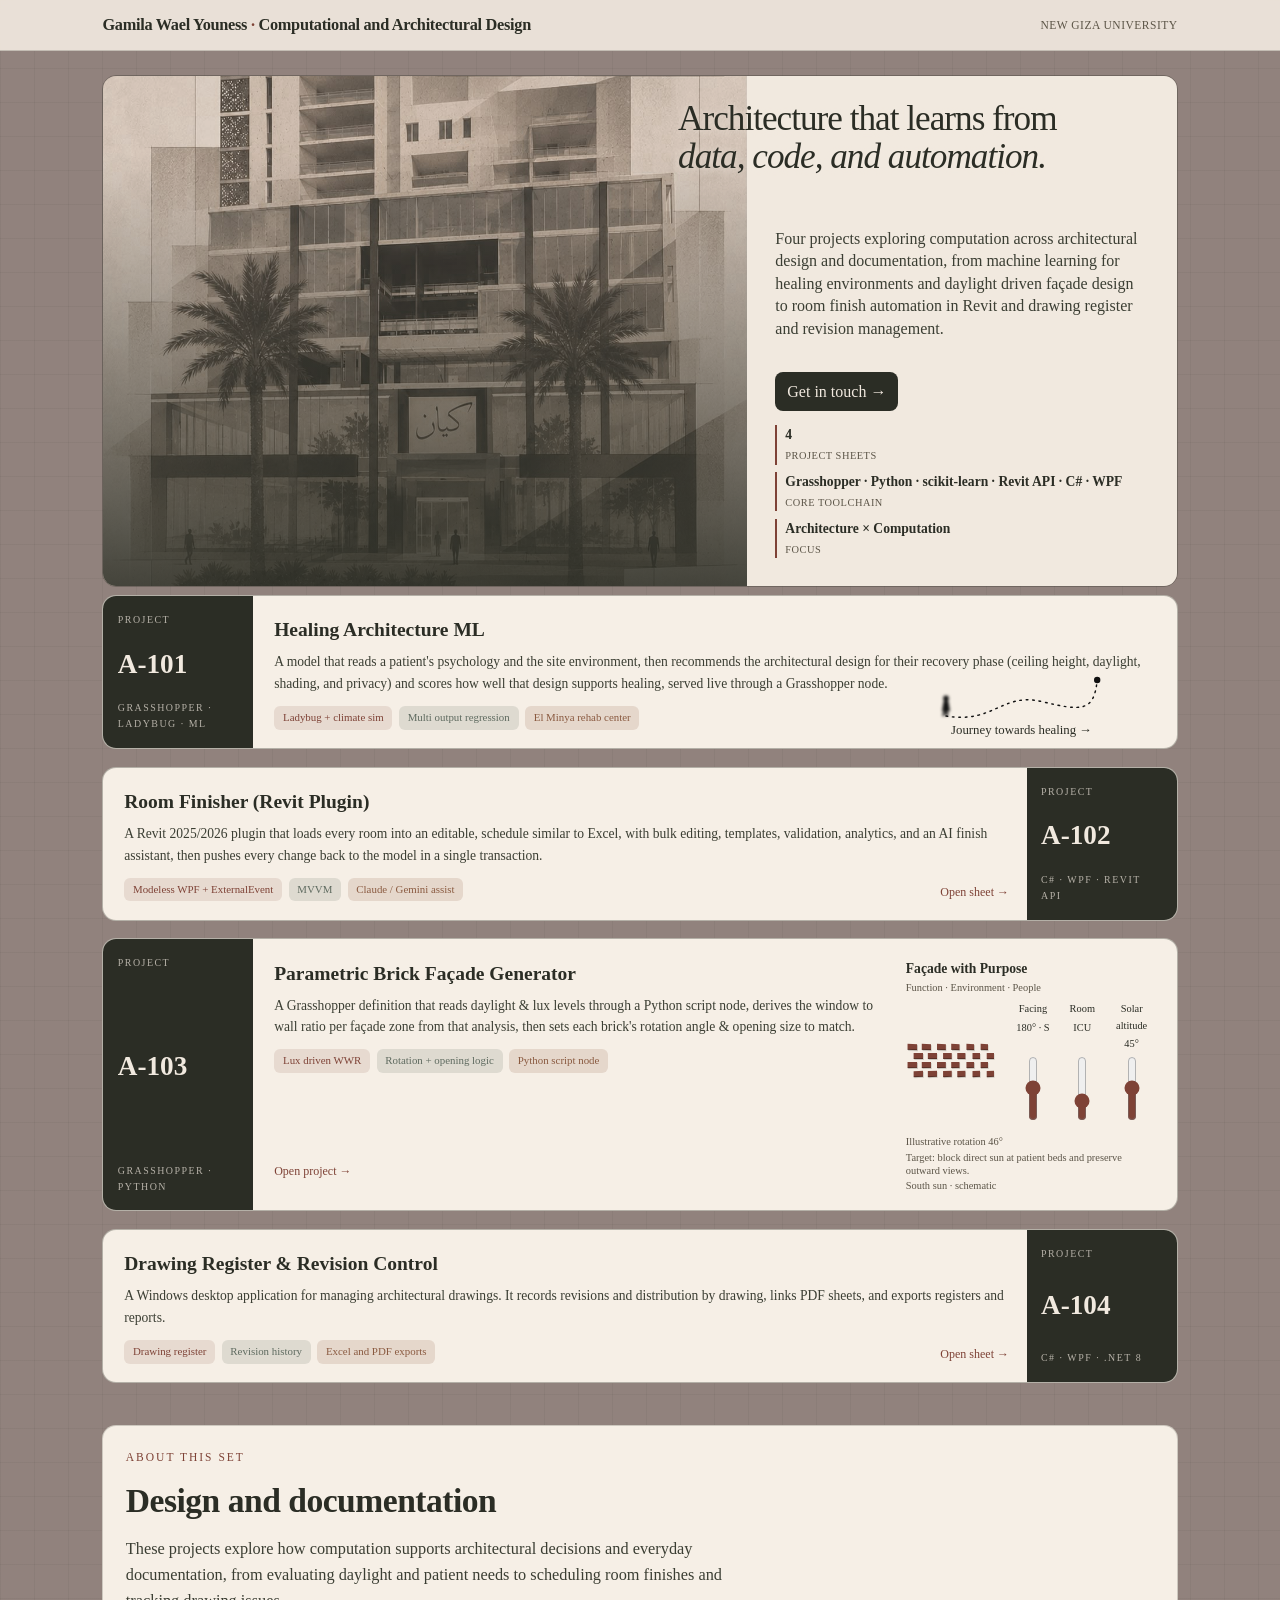
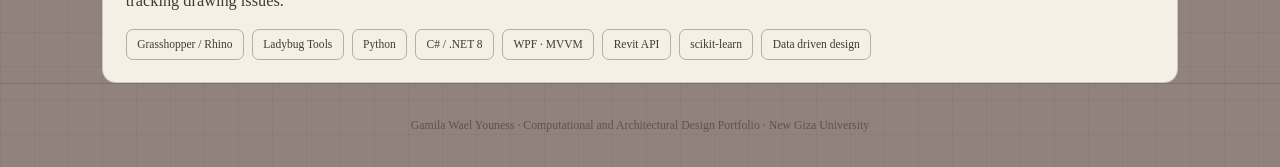
==== commit 9324689d: "Clarify solar altitude and hospital room guidance" ====
--- a/index.html
+++ b/index.html
@@ -194,7 +194,7 @@
           <input id="brick-orientation" type="range" min="0" max="360" step="15" value="180">
           <label for="brick-function">Room <output id="brick-room">ICU</output></label>
           <input id="brick-function" type="range" min="0" max="4" step="1" value="1" aria-valuetext="ICU">
-          <label for="brick-sun">Sun height <output id="brick-altitude">45°</output></label>
+          <label for="brick-sun" title="Sun angle above the horizon">Solar altitude <output id="brick-altitude">45°</output></label>
           <input id="brick-sun" type="range" min="5" max="85" step="5" value="45">
         </div>
         <p class="brick-summary"><span id="brick-result"></span><span id="brick-criterion"></span><span>South sun · schematic</span></p>
@@ -240,11 +240,11 @@
 const functionControl = document.querySelector('#brick-function');
 const sunControl = document.querySelector('#brick-sun');
 const roomUses = [
-  { name: 'Operating theatre', opaque: true, criterion: 'Opaque envelope · no daylight' },
-  { name: 'ICU', opaque: false, criterion: 'Zero direct sun target · protected bed views' },
-  { name: 'Inpatient', opaque: false, criterion: 'Room sun limit · protected views' },
-  { name: 'Outpatient', opaque: false, criterion: 'Room criteria to be confirmed' },
-  { name: 'ER', opaque: false, criterion: 'Room criteria to be confirmed' }
+  { name: 'Operating theatre', opaque: true, criterion: 'Daylight excluded by the opaque envelope.' },
+  { name: 'ICU', opaque: false, criterion: 'Target: block direct sun at patient beds and preserve outward views.' },
+  { name: 'Inpatient', opaque: false, criterion: 'Preserve outward views. Allowed direct sun hours must be set for the room.' },
+  { name: 'Outpatient', opaque: false, criterion: 'Set daylight, glare and privacy requirements for the specific clinic before selecting a screen.' },
+  { name: 'ER', opaque: false, criterion: 'Define the emergency department space and its daylight, glare and privacy requirements before selecting a screen.' }
 ];
 const bricks = Array.from({ length: 24 }, () => {
   const brick = document.createElement('i');
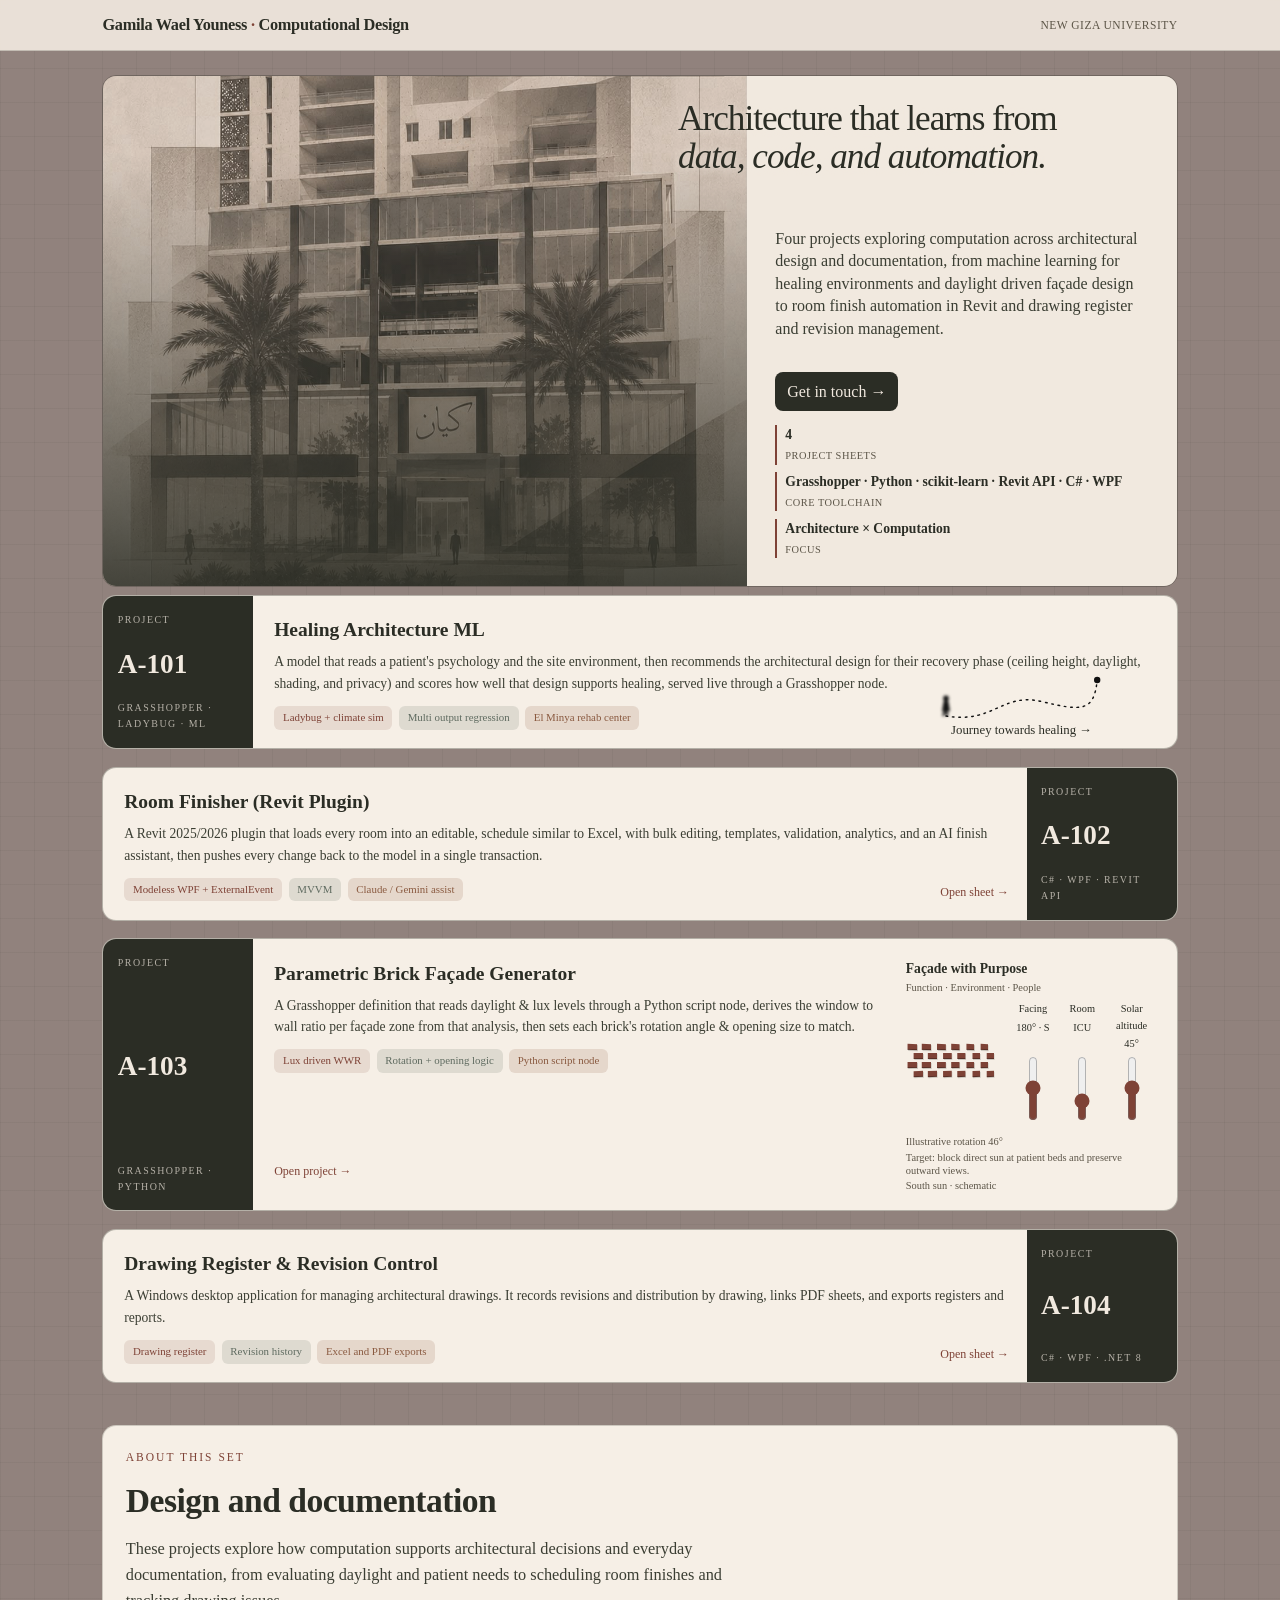
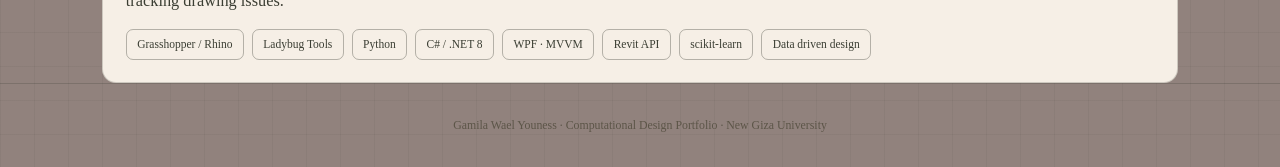
==== commit ba67bbb8: "Rename website to Computational Design Portfolio" ====
--- a/index.html
+++ b/index.html
@@ -3,7 +3,7 @@
 <head>
 <meta charset="UTF-8">
 <meta name="viewport" content="width=device-width, initial-scale=1.0">
-<title>Gamila Wael Youness | Computational and Architectural Design Portfolio</title>
+<title>Gamila Wael Youness | Computational Design Portfolio</title>
 <link rel="stylesheet" href="assets/style.css">
 <style>
 /* ---- hero ---- */
@@ -115,7 +115,7 @@
 <body class="gridbg">
 
 <nav class="top"><div class="nav-in">
-  <div class="mark">Gamila Wael Youness <span>·</span> Computational and Architectural Design</div>
+  <div class="mark">Gamila Wael Youness <span>·</span> Computational Design</div>
   <div class="crumbs">New Giza University</div>
 </div></nav>
 
@@ -232,7 +232,7 @@
 
 </div>
 
-<footer class="site">Gamila Wael Youness · Computational and Architectural Design Portfolio · New Giza University</footer>
+<footer class="site">Gamila Wael Youness · Computational Design Portfolio · New Giza University</footer>
 
 <script>
 const brickPreview = document.querySelector('.brick-preview');
